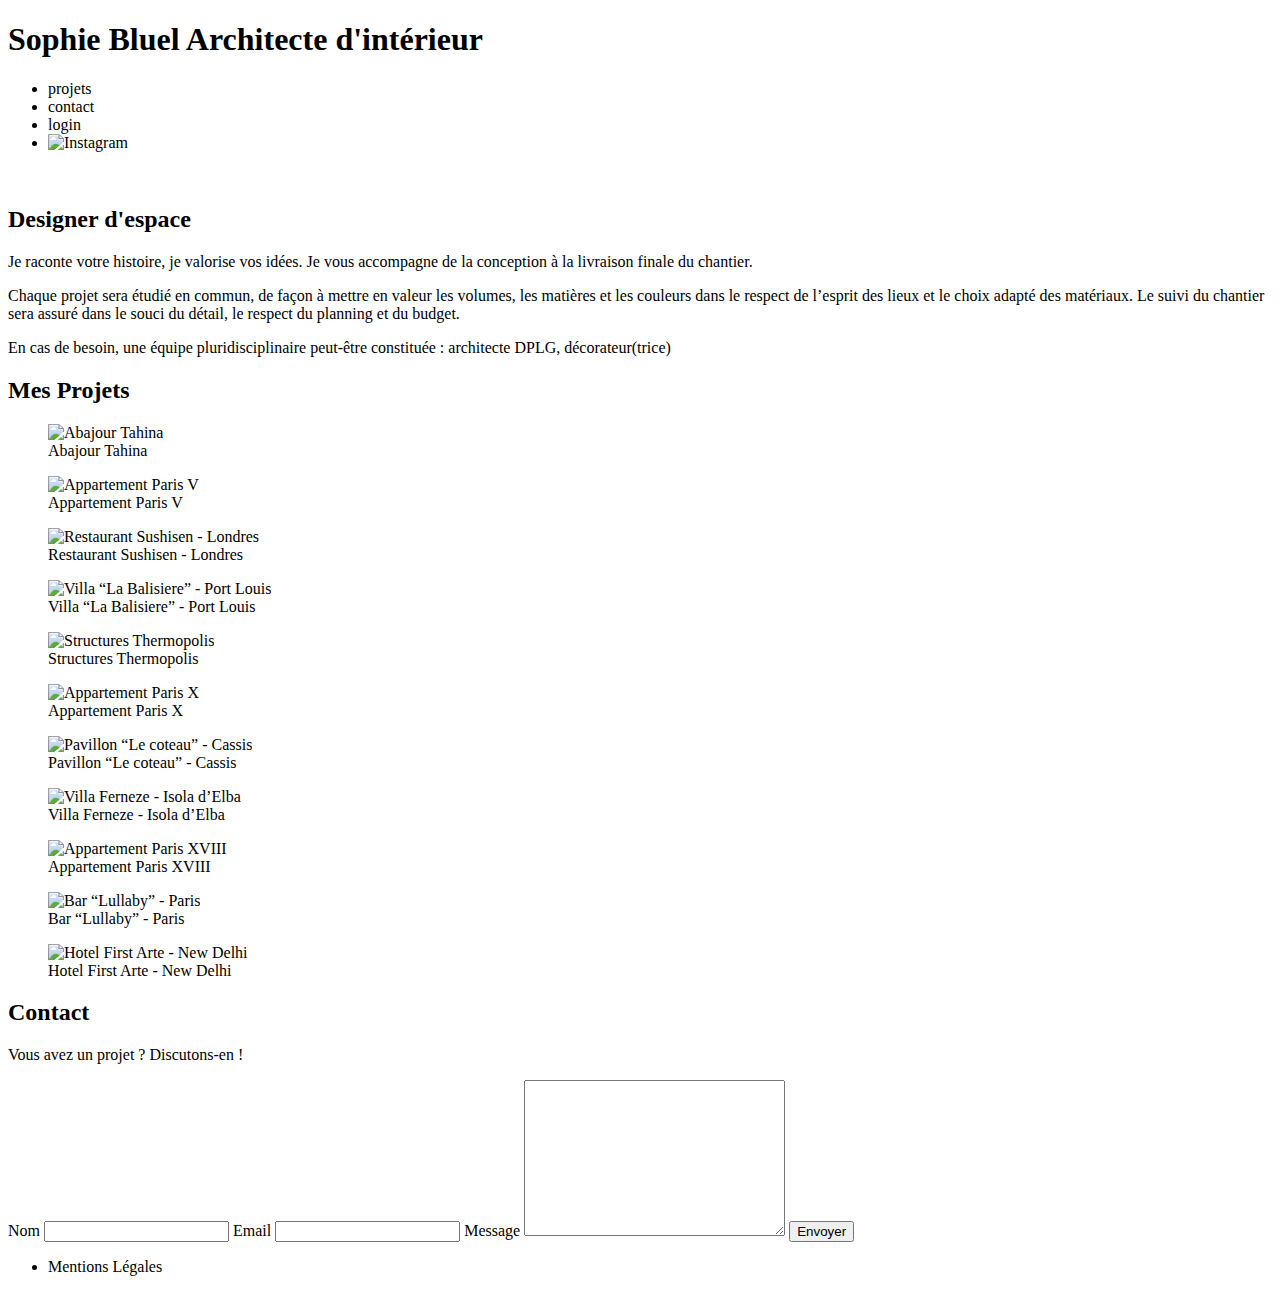
==== FrontEnd/index.html @ e1669123 "récup des élement" ====
<!DOCTYPE html>
<html lang="fr">
<head>
	<meta charset="UTF-8">
	<title>Sophie Bluel - Architecte d'intérieur</title>
	<meta name="viewport" content="width=device-width, initial-scale=1.0">
	<link rel="preconnect" href="https://fonts.googleapis.com">
	<link rel="preconnect" href="https://fonts.gstatic.com" crossorigin>
	<link href="https://fonts.googleapis.com/css2?family=Syne:wght@700;800&family=Work+Sans&display=swap" rel="stylesheet">
	<meta name="description" content="">
	<link rel="stylesheet" href="./assets/style.css">
	<script src="script/script.js" defer> </script>
</head>
<body>
<header>
	<h1>Sophie Bluel <span>Architecte d'intérieur</span></h1>
	<nav>
		<ul>
			<li>projets</li>
			<li>contact</li>
			<li>login</li>
			<li><img src="./assets/icons/instagram.png" alt="Instagram"></li>
		</ul>
	</nav>
</header>
<main>
	<section id="introduction">
		<figure>
			<img src="./assets/images/sophie-bluel.png" alt="">
		</figure>
		<article>
			<h2>Designer d'espace</h2>
			<p>Je raconte votre histoire, je valorise vos idées. Je vous accompagne de la conception à la livraison finale du chantier.</p>
			<p>Chaque projet sera étudié en commun, de façon à mettre en valeur les volumes, les matières et les couleurs dans le respect de l’esprit des lieux et le choix adapté des matériaux. Le suivi du chantier sera assuré dans le souci du détail, le respect du planning et du budget.</p>
			<p>En cas de besoin, une équipe pluridisciplinaire peut-être constituée : architecte DPLG, décorateur(trice)</p>
		</article>
	</section>
	<section id="portfolio">
		<h2>Mes Projets</h2>
		<div class="gallery">
			<figure>
				<img src="assets/images/abajour-tahina.png" alt="Abajour Tahina">
				<figcaption>Abajour Tahina</figcaption>
			</figure>
			<figure>
				<img src="assets/images/appartement-paris-v.png" alt="Appartement Paris V">
				<figcaption>Appartement Paris V</figcaption>
			</figure>
			<figure>
				<img src="assets/images/restaurant-sushisen-londres.png" alt="Restaurant Sushisen - Londres">
				<figcaption>Restaurant Sushisen - Londres</figcaption>
			</figure>
			<figure>
				<img src="assets/images/la-balisiere.png" alt="Villa “La Balisiere” - Port Louis">
				<figcaption>Villa “La Balisiere” - Port Louis</figcaption>
			</figure>
			<figure>
				<img src="assets/images/structures-thermopolis.png" alt="Structures Thermopolis">
				<figcaption>Structures Thermopolis</figcaption>
			</figure>
			<figure>
				<img src="assets/images/appartement-paris-x.png" alt="Appartement Paris X">
				<figcaption>Appartement Paris X</figcaption>
			</figure>
			<figure>
				<img src="assets/images/le-coteau-cassis.png" alt="Pavillon “Le coteau” - Cassis">
				<figcaption>Pavillon “Le coteau” - Cassis</figcaption>
			</figure>
			<figure>
				<img src="assets/images/villa-ferneze.png" alt="Villa Ferneze - Isola d’Elba">
				<figcaption>Villa Ferneze - Isola d’Elba</figcaption>
			</figure>
			<figure>
				<img src="assets/images/appartement-paris-xviii.png" alt="Appartement Paris XVIII">
				<figcaption>Appartement Paris XVIII</figcaption>
			</figure>
			<figure>
				<img src="assets/images/bar-lullaby-paris.png" alt="Bar “Lullaby” - Paris">
				<figcaption>Bar “Lullaby” - Paris</figcaption>
			</figure>
			<figure>
				<img src="assets/images/hotel-first-arte-new-delhi.png" alt="Hotel First Arte - New Delhi">
				<figcaption>Hotel First Arte - New Delhi</figcaption>
			</figure>
		</div>
	</section>
	<section id="contact">
		<h2>Contact</h2>
		<p>Vous avez un projet ? Discutons-en !</p>
		<form action="#" method="post">
			<label for="name">Nom</label>
			<input type="text" name="name" id="name">
			<label for="email">Email</label>
			<input type="email" name="email" id="email">
			<label for="message">Message</label>
			<textarea name="message" id="message" cols="30" rows="10"></textarea>
			<input type="submit" value="Envoyer">
		</form>
	</section>
</main>

<footer>
	<nav>
		<ul>
			<li>Mentions Légales</li>
		</ul>
	</nav>
</footer>
</body>
</html>
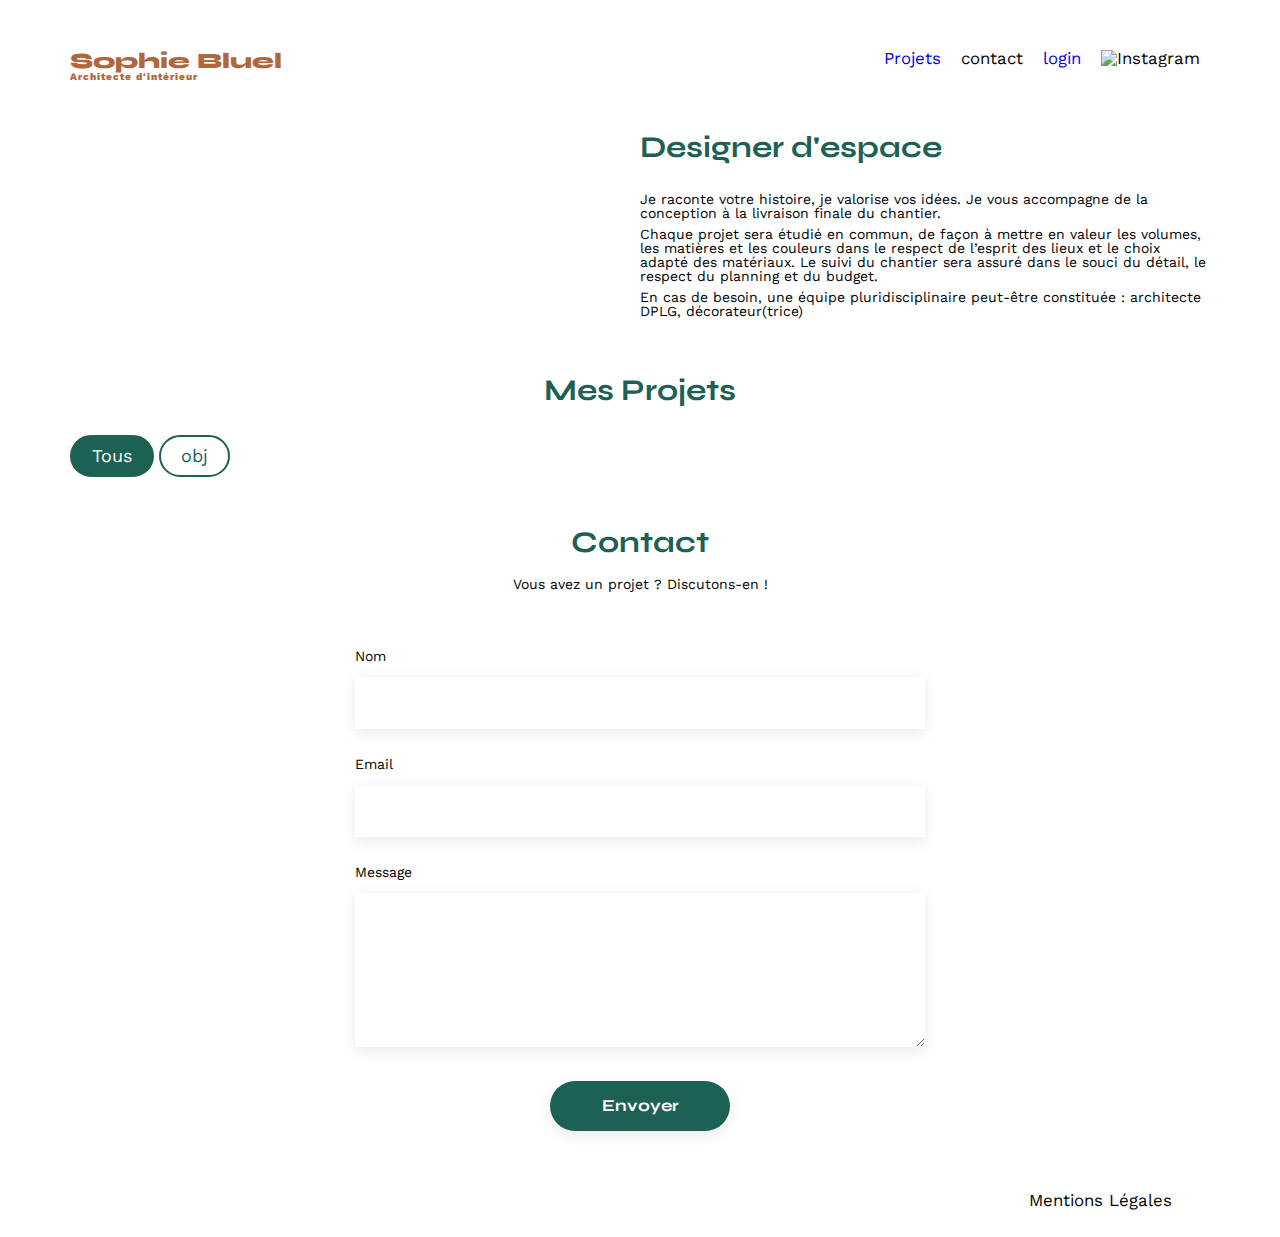
==== commit e2017e37: "login fonctionnelle" ====
--- a/FrontEnd/index.html
+++ b/FrontEnd/index.html
@@ -16,9 +16,9 @@
 	<h1>Sophie Bluel <span>Architecte d'intérieur</span></h1>
 	<nav>
 		<ul>
-			<li>projets</li>
+			<li><a href="index.html">Projets</a></li>
 			<li>contact</li>
-			<li>login</li>
+			<li class="change"><a href="login.html">login</a></li>
 			<li><img src="./assets/icons/instagram.png" alt="Instagram"></li>
 		</ul>
 	</nav>
@@ -37,51 +37,13 @@
 	</section>
 	<section id="portfolio">
 		<h2>Mes Projets</h2>
+		<div class="filter-containeur change">
+			<input type="radio" class="filter" id="tous" name="filter" checked>
+			<label for="tous">Tous</label>
+			<input type="radio" class="filter" id="obj" name="filter">
+			<label for="obj">obj</label>
+		</div>
 		<div class="gallery">
-			<figure>
-				<img src="assets/images/abajour-tahina.png" alt="Abajour Tahina">
-				<figcaption>Abajour Tahina</figcaption>
-			</figure>
-			<figure>
-				<img src="assets/images/appartement-paris-v.png" alt="Appartement Paris V">
-				<figcaption>Appartement Paris V</figcaption>
-			</figure>
-			<figure>
-				<img src="assets/images/restaurant-sushisen-londres.png" alt="Restaurant Sushisen - Londres">
-				<figcaption>Restaurant Sushisen - Londres</figcaption>
-			</figure>
-			<figure>
-				<img src="assets/images/la-balisiere.png" alt="Villa “La Balisiere” - Port Louis">
-				<figcaption>Villa “La Balisiere” - Port Louis</figcaption>
-			</figure>
-			<figure>
-				<img src="assets/images/structures-thermopolis.png" alt="Structures Thermopolis">
-				<figcaption>Structures Thermopolis</figcaption>
-			</figure>
-			<figure>
-				<img src="assets/images/appartement-paris-x.png" alt="Appartement Paris X">
-				<figcaption>Appartement Paris X</figcaption>
-			</figure>
-			<figure>
-				<img src="assets/images/le-coteau-cassis.png" alt="Pavillon “Le coteau” - Cassis">
-				<figcaption>Pavillon “Le coteau” - Cassis</figcaption>
-			</figure>
-			<figure>
-				<img src="assets/images/villa-ferneze.png" alt="Villa Ferneze - Isola d’Elba">
-				<figcaption>Villa Ferneze - Isola d’Elba</figcaption>
-			</figure>
-			<figure>
-				<img src="assets/images/appartement-paris-xviii.png" alt="Appartement Paris XVIII">
-				<figcaption>Appartement Paris XVIII</figcaption>
-			</figure>
-			<figure>
-				<img src="assets/images/bar-lullaby-paris.png" alt="Bar “Lullaby” - Paris">
-				<figcaption>Bar “Lullaby” - Paris</figcaption>
-			</figure>
-			<figure>
-				<img src="assets/images/hotel-first-arte-new-delhi.png" alt="Hotel First Arte - New Delhi">
-				<figcaption>Hotel First Arte - New Delhi</figcaption>
-			</figure>
 		</div>
 	</section>
 	<section id="contact">
--- a/FrontEnd/assets/style.css
+++ b/FrontEnd/assets/style.css
@@ -0,0 +1,222 @@
+/* http://meyerweb.com/eric/tools/css/reset/
+   v2.0 | 20110126
+   License: none (public domain)
+*/
+html{
+	min-height: 100vh;
+}
+html, body, div, span, applet, object, iframe,
+h1, h2, h3, h4, h5, h6, p, blockquote, pre,
+a, abbr, acronym, address, big, cite, code,
+del, dfn, em, img, ins, kbd, q, s, samp,
+small, strike, strong, sub, sup, tt, var,
+b, u, i, center,
+dl, dt, dd, ol, ul, li,
+fieldset, form, label, legend,
+table, caption, tbody, tfoot, thead, tr, th, td,
+article, aside, canvas, details, embed,
+figure, figcaption, footer, header, hgroup,
+menu, nav, output, ruby, section, summary,
+time, mark, audio, video {
+	margin: 0;
+	padding: 0;
+	border: 0;
+	font-size: 100%;
+	font: inherit;
+	vertical-align: baseline;
+}
+/* HTML5 display-role reset for older browsers */
+article, aside, details, figcaption, figure,
+footer, header, hgroup, menu, nav, section {
+	display: block;
+}
+body {
+	line-height: 1;
+}
+ol, ul {
+	list-style: none;
+}
+blockquote, q {
+	quotes: none;
+}
+blockquote:before, blockquote:after,
+q:before, q:after {
+	content: '';
+	content: none;
+}
+table {
+	border-collapse: collapse;
+	border-spacing: 0;
+}
+/** end reset css**/
+body {
+	
+	max-width: 1140px;
+	margin:auto;
+	font-family: 'Work Sans' ;
+	font-size: 14px;
+}
+header {
+	display: flex;
+	justify-content: space-between;
+	margin: 50px 0
+}
+section {
+	margin: 50px 0
+}
+
+h1{
+	display: flex;
+	flex-direction: column;
+	font-family: 'Syne';
+	font-size: 22px;
+	font-weight: 800;
+	color: #B1663C
+}
+
+h1 > span {
+	font-family: 'Work Sans';
+	font-size:10px;
+	letter-spacing: 0.1em;
+;
+}
+
+h2{
+	font-family: 'Syne';
+	font-weight: 700;
+	font-size: 30px;
+	color: #1D6154
+}
+nav ul {
+	display: flex;
+	align-items: center;
+	list-style-type: none;
+
+}
+nav li {
+	padding: 0 10px;
+	font-size: 1.2em;
+}
+
+li:hover , a:hover {
+	color: #B1663C;
+}
+#introduction {
+	display: flex;
+	align-items: center;
+}
+#introduction figure {
+	flex: 1
+}
+#introduction img {
+	display: block;
+	margin: auto;
+	width: 80%;
+}
+
+#introduction article {
+	flex: 1
+}
+#introduction h2 {
+	margin-bottom: 1em;
+}
+
+#introduction p {
+	margin-bottom: 0.5em;
+}
+#portfolio h2 {
+	text-align: center;
+	margin-bottom: 1em;
+}
+.gallery {
+	width: 100%;
+	display: grid;
+	grid-template-columns: 1fr 1fr 1fr;
+	grid-column-gap: 20px;
+	grid-row-gap: 20px;
+}
+
+.gallery img {
+	width: 100%;
+
+}
+#contact , #login {
+	width: 50%;
+margin: auto;
+}
+#contact > * {
+	text-align: center;
+
+}
+#contact h2 , #login h2{
+	margin-bottom: 20px;
+}
+#contact form , #login form{
+	text-align: left;
+	margin-top:30px;
+	display: flex;
+	flex-direction: column;
+}
+
+#contact input , #login input{
+	height: 50px;
+	font-size: 1.2em;
+	border: none;
+	box-shadow: 0px 4px 14px rgba(0, 0, 0, 0.09);
+}
+#contact label  , #login label{
+	margin: 2em 0 1em 0;
+}
+#contact textarea , #login textarea {
+	border: none;
+	box-shadow: 0px 4px 14px rgba(0, 0, 0, 0.09);
+}
+
+input[type="submit"]{
+	font-family: 'Syne';
+	font-weight: 700;
+	color: white;
+	background-color: #1D6154;
+	margin : 2em auto ;
+	width: 180px;
+	text-align: center;
+	border-radius: 60px ;
+}
+
+footer nav ul{
+	display: flex;
+	justify-content: flex-end;
+	margin: 2em
+}
+
+/******************************************************/
+.filter{
+	display: none;
+}
+
+.filter-containeur label{
+	display: inline-block;
+    padding: 10px 20px;
+    border-radius: 30px;
+	border:2px solid #1D6154;
+    background-color: #ffffff;
+    color: #1D6154;
+    font-size: 18px;
+    text-align: center;
+    cursor: pointer;
+    transition: all 0.3s ease;
+}
+
+.filter:checked + label{
+	background-color: #1D6154;
+	color: #ffffff;
+}
+
+a{
+	text-decoration: none;
+}
+
+
+.logout{
+	display: none;
+}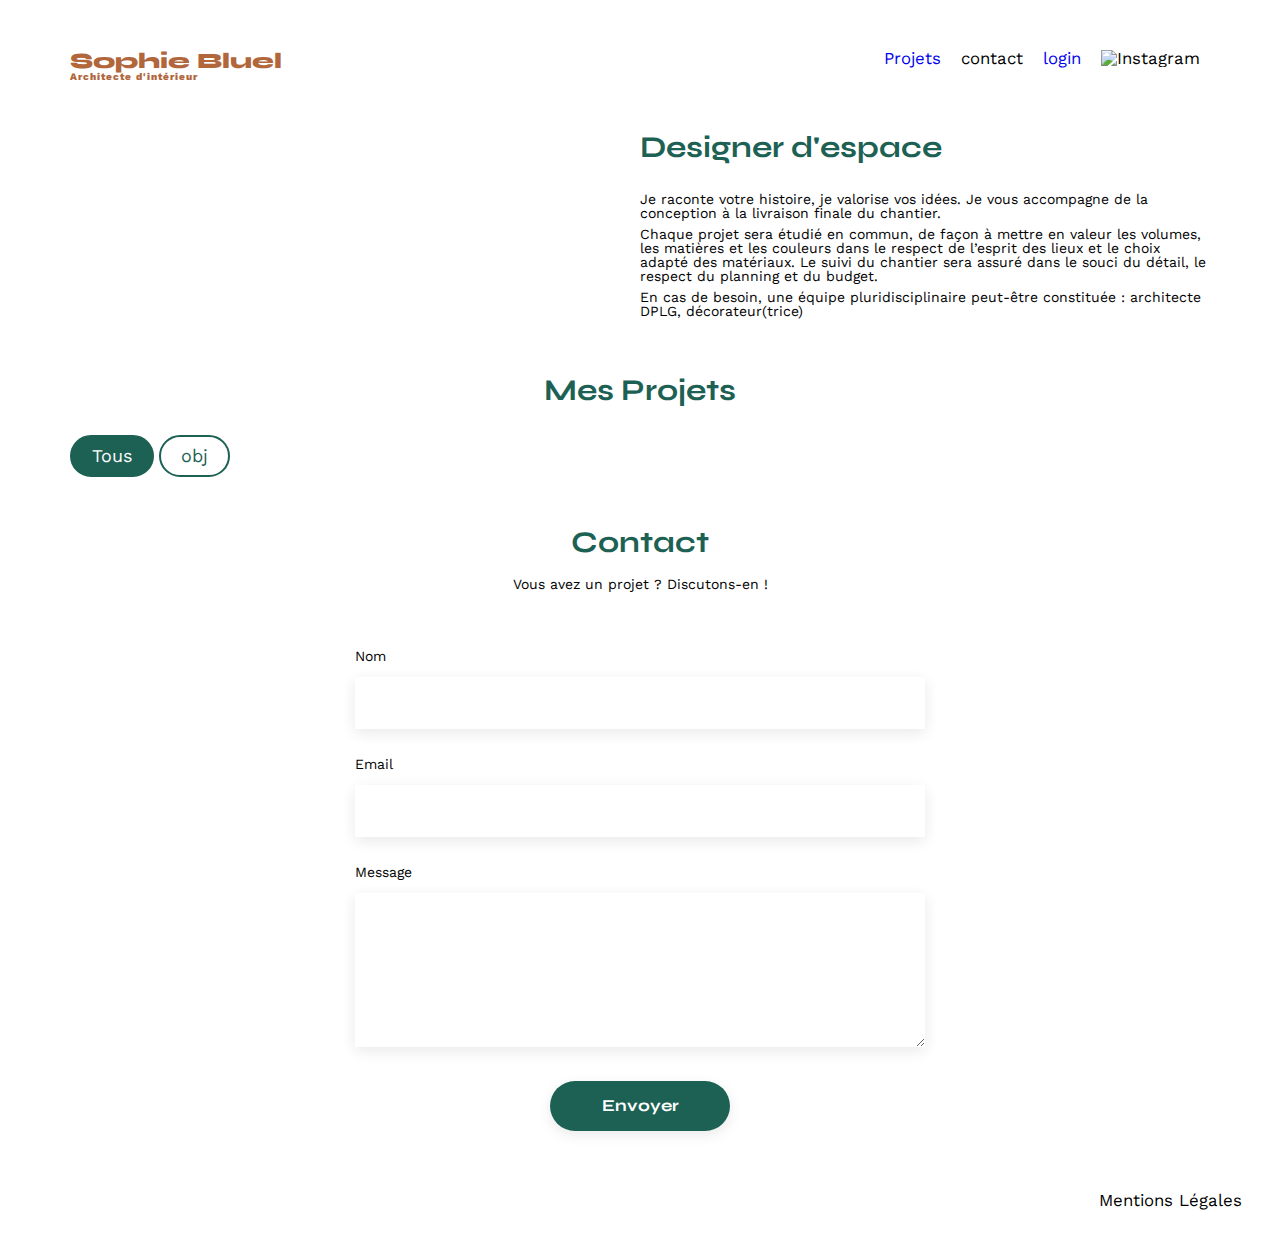
==== commit 29adb3d2: "login logout" ====
--- a/FrontEnd/index.html
+++ b/FrontEnd/index.html
@@ -3,6 +3,7 @@
 <head>
 	<meta charset="UTF-8">
 	<title>Sophie Bluel - Architecte d'intérieur</title>
+	<script src="https://kit.fontawesome.com/76ddbfbca1.js" crossorigin="anonymous"></script>
 	<meta name="viewport" content="width=device-width, initial-scale=1.0">
 	<link rel="preconnect" href="https://fonts.googleapis.com">
 	<link rel="preconnect" href="https://fonts.gstatic.com" crossorigin>
@@ -12,13 +13,24 @@
 	<script src="script/script.js" defer> </script>
 </head>
 <body>
-<header>
+	<div class="BG-popup none">
+		<div class="popup">
+			<i class="fa-solid fa-xmark"></i>
+			<h2>Galerie photo</h2>
+			<div class="display-img"></div>
+			<hr>
+			<button></button>
+		</div>
+	</div>
+	<div class="change-out"><div class="edition "><i class="fa-regular fa-pen-to-square"></i> <p>Mode édition</p></div></div>
+<header>	
 	<h1>Sophie Bluel <span>Architecte d'intérieur</span></h1>
 	<nav>
 		<ul>
 			<li><a href="index.html">Projets</a></li>
 			<li>contact</li>
-			<li class="change"><a href="login.html">login</a></li>
+			<li class="change-out" id="logout"><a href="">logout</a></li>
+			<li class="change-in"><a href="login.html">login</a></li>
 			<li><img src="./assets/icons/instagram.png" alt="Instagram"></li>
 		</ul>
 	</nav>
@@ -36,12 +48,16 @@
 		</article>
 	</section>
 	<section id="portfolio">
+		<div class="projet">
 		<h2>Mes Projets</h2>
-		<div class="filter-containeur change">
+		<div class="projet-edition">
+		<i class="fa-regular fa-pen-to-square change-out"></i> <p class="change-out">Mode édition</p></div></div>
+		<div class=" change-in"><div class="filter-containeur ">
 			<input type="radio" class="filter" id="tous" name="filter" checked>
 			<label for="tous">Tous</label>
 			<input type="radio" class="filter" id="obj" name="filter">
 			<label for="obj">obj</label>
+		</div>
 		</div>
 		<div class="gallery">
 		</div>
--- a/FrontEnd/assets/style.css
+++ b/FrontEnd/assets/style.css
@@ -51,15 +51,19 @@
 /** end reset css**/
 body {
 	
+	font-family: 'Work Sans' ;
+	font-size: 14px;
+	padding-top: 0.1px;
+}
+header , main {
+	
 	max-width: 1140px;
 	margin:auto;
-	font-family: 'Work Sans' ;
-	font-size: 14px;
 }
 header {
 	display: flex;
 	justify-content: space-between;
-	margin: 50px 0
+	margin: 50px auto ;
 }
 section {
 	margin: 50px 0
@@ -219,4 +223,80 @@
 
 .logout{
 	display: none;
+}
+
+.error-log{
+	color: rgb(255, 0, 0);
+	display: none;
+}
+
+.edition{
+	height: 59px;
+	display: flex ;
+	flex-direction: row;
+	justify-content: center;
+	align-items: center;
+	background-color: #000000;
+	color: white;
+	gap: 10px;
+}
+
+.change-in{
+	display: block;
+}
+
+.change-out{
+	display: none;
+}
+
+.projet{
+	display: flex;
+	flex-direction: row;
+	justify-content: center;
+	align-items: center;
+	margin-bottom: 30px;
+	gap: 20px;
+
+}
+.projet h2{
+	margin-bottom: 0 !important;
+	margin-left: 134px ;
+}
+
+.projet-edition{
+	width: 114px;
+	display: flex;
+	flex-direction: row;
+	justify-content: center;
+	align-items: center;
+	
+	gap: 10px;
+
+}
+
+.BG-popup{
+	position: fixed;
+	display: flex;
+	align-items: center;
+	justify-content: center;
+	width: 100%;
+	height: 100%;
+	background-color: #00000099;
+	margin: 0;
+}
+.popup{
+	background-color: #ffffff;
+	display: flex;
+	flex-direction: column;
+	align-items: center;
+	width: 530px;
+	height: 530px;
+}
+
+.fa-xmark{
+	align-self: self-end;
+}
+
+.none{
+	display: none;
 }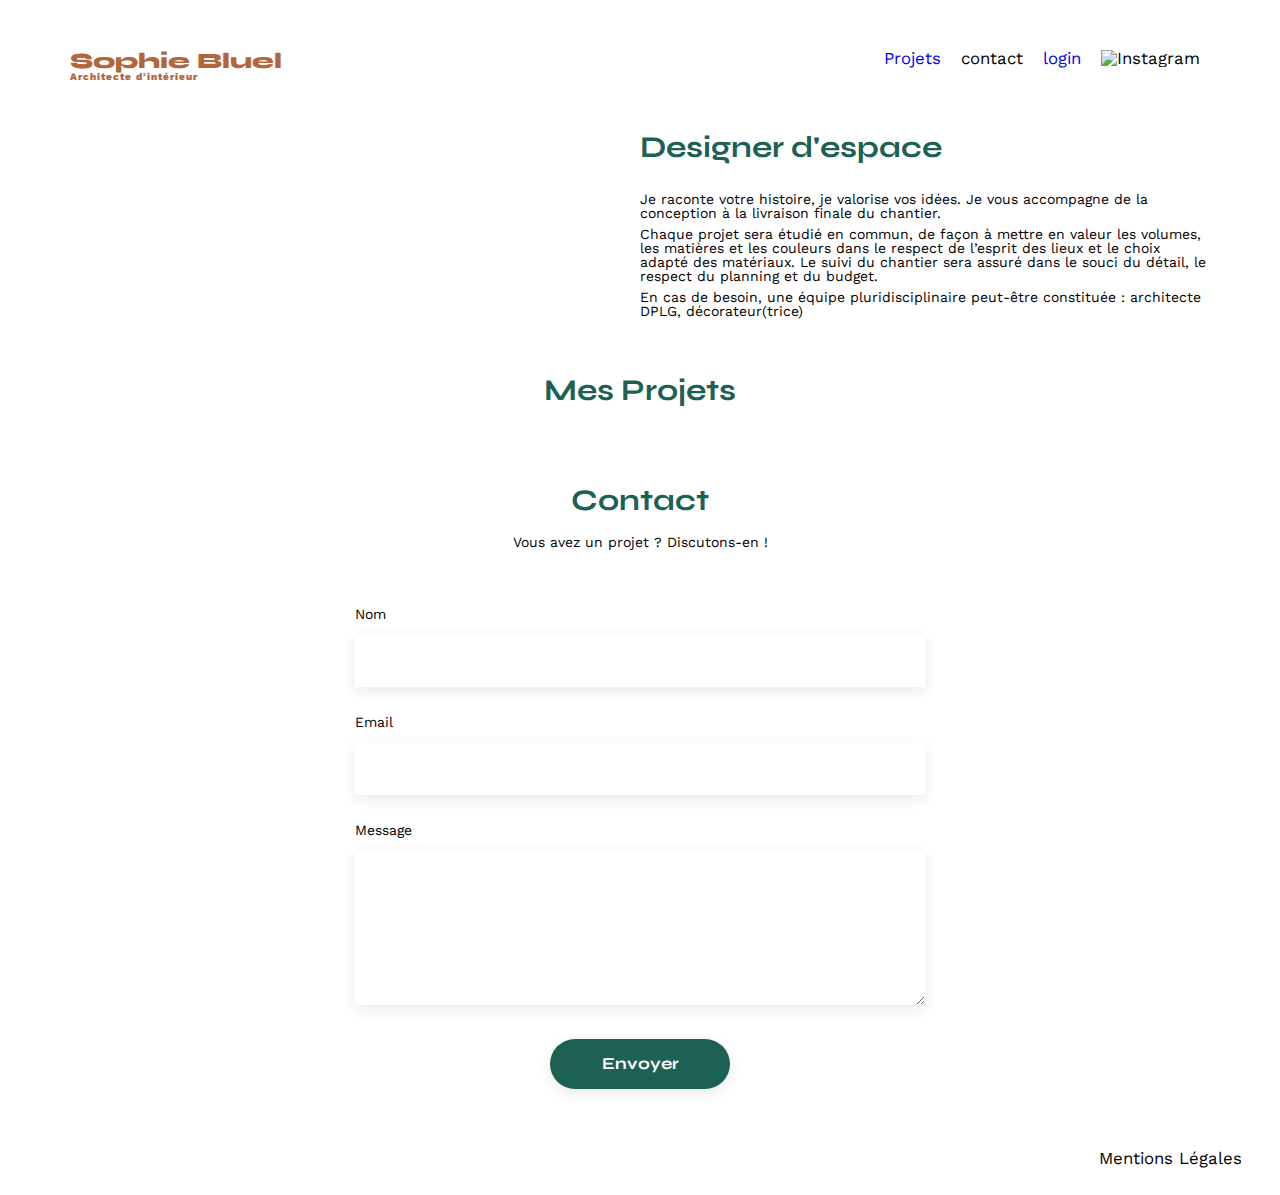
==== commit 1456765b: "function filtre" ====
--- a/FrontEnd/index.html
+++ b/FrontEnd/index.html
@@ -10,16 +10,36 @@
 	<link href="https://fonts.googleapis.com/css2?family=Syne:wght@700;800&family=Work+Sans&display=swap" rel="stylesheet">
 	<meta name="description" content="">
 	<link rel="stylesheet" href="./assets/style.css">
-	<script src="script/script.js" defer> </script>
+	<script  src="script/script.js" defer> </script>
 </head>
 <body>
 	<div class="BG-popup none">
-		<div class="popup">
-			<i class="fa-solid fa-xmark"></i>
+		<div class="popup A-popup">
+			<i class="fa-solid  fa-xmark"></i>
 			<h2>Galerie photo</h2>
 			<div class="display-img"></div>
-			<hr>
-			<button></button>
+			<hr> 
+			<button class="addPhoto">Ajouter une photo</button>
+		</div>
+		<div class="popup none">
+			<i class="fa-solid fa-xmark"></i>
+			<h3>Ajout photo</h3>
+			<form action="" id="addWork">
+			<div class="ajout-photo">
+				<i class="fa-regular fa-image"></i>
+				<input type="file" id="imageUpload" name="image" accept="image/*" required>
+				<label for="imageUpload" class="photoSelect">+ Ajouter photo</label>
+				<p>jpg, png : 4mo max</p>
+			</div>
+			<div class="input">
+			<label for="Titre">Titre</label>
+			<input type="text" name="Titre" id="Titre" required>
+			<label for="categorie">Catégorie</label>
+			<select id="categorie" name="categorie" required></select>
+			</div>
+			<hr> 
+			<button class="valid btn-disabled" type="submit">valider</button>
+			</form>
 		</div>
 	</div>
 	<div class="change-out"><div class="edition "><i class="fa-regular fa-pen-to-square"></i> <p>Mode édition</p></div></div>
@@ -53,10 +73,7 @@
 		<div class="projet-edition">
 		<i class="fa-regular fa-pen-to-square change-out"></i> <p class="change-out">Mode édition</p></div></div>
 		<div class=" change-in"><div class="filter-containeur ">
-			<input type="radio" class="filter" id="tous" name="filter" checked>
-			<label for="tous">Tous</label>
-			<input type="radio" class="filter" id="obj" name="filter">
-			<label for="obj">obj</label>
+			
 		</div>
 		</div>
 		<div class="gallery">
--- a/FrontEnd/assets/style.css
+++ b/FrontEnd/assets/style.css
@@ -285,18 +285,152 @@
 	margin: 0;
 }
 .popup{
+	position: fixed;
+	padding: 20px;
+	padding-bottom: 50px;
 	background-color: #ffffff;
 	display: flex;
 	flex-direction: column;
 	align-items: center;
-	width: 530px;
-	height: 530px;
+	width: 630px;
+	box-sizing: border-box;
+	border-radius: 10px;
+	row-gap: 20px;
+	z-index: 2;
+}
+
+.popup h3 {
+	font-size: 26px;
+	
+}
+
+.popup .ajout-photo{
+	width: 420px;
+	padding: 30px 0;
+	gap: 10px;
+	background-color: #E8F1F6;
+	display: flex;
+	flex-direction: column;
+	align-items: center;
+}
+
+.ajout-photo i {
+	font-size: 76px;
+	color: #B9C5CC;
+}
+
+.ajout-photo p {
+	font-size: 10px;
+}
+.popup hr {
+	width: 420px;
+	color: #B3B3B3;
+}
+
+.popup button {
+	display: inline-block;
+    padding: 8px 20px;
+    border-radius: 30px;
+	border:2px solid #1D6154;
+    color: #1D6154;
+    font-size: 18px;
+    text-align: center;
+    cursor: pointer;
+	background-color: #1D6154;
+	color: #ffffff;
+}
+
+.popup .valid{
+	padding: 8px 100px;
+}
+
+.ajout-photo .photoSelect{
+	background-color: #CBD6DC;
+	border: none;
+	color: #306685;
+	font-size: 14px;
+	padding: 8px 40px;
+	border-radius: 50px;
+}
+
+.ajout-photo img {
+	width: 129px;
+}
+
+.input{
+	gap: 8px;
+	width: 420px;
+	display: flex;
+	flex-direction: column;
+	align-items: start;
+}
+
+.input input , select ,.input input:focus ,.input select:focus{
+	margin-bottom: 8px;
+	height: 51px;
+	padding: 0;
+	border: none;
+	width: 100%;
+	box-shadow: 0 4px 14px 0 #0000002e;
+	outline: none;
+}
+
+input[type="file"]{
+	display: none;
 }
 
 .fa-xmark{
 	align-self: self-end;
 }
 
+.display-img{
+	justify-content: center;
+	width: 100%;
+	display: grid;
+	grid-template-columns: 76px 76px 76px 76px 76px ;
+	grid-column-gap: 10px;
+	grid-row-gap: 20px;
+}
+.display-img img {
+	object-fit: cover;
+	width: 76px;
+}
+
 .none{
 	display: none;
+}
+
+.relativeDiv{
+	position: relative;
+}
+
+.fa-trash-can{
+	width: 17px;
+	height: 17px;
+	display: flex;
+	align-items: center;
+	justify-content: center;
+	color: #ffffff;
+	position: absolute;
+	top: 5px;
+	right: 5px;
+	background-color: #000000;
+	border-radius: 3px;
+}
+
+.btn-disabled {
+    background-color: #A7A7A7 !important;
+    color: white;
+    cursor: not-allowed;
+}
+.btn-enabled {
+    background-color:#1D6154;
+    color: white;
+    cursor: pointer;
+}
+
+.popup #addWork{
+	display: flex;
+	flex-direction: column;
+	align-items: center;
 }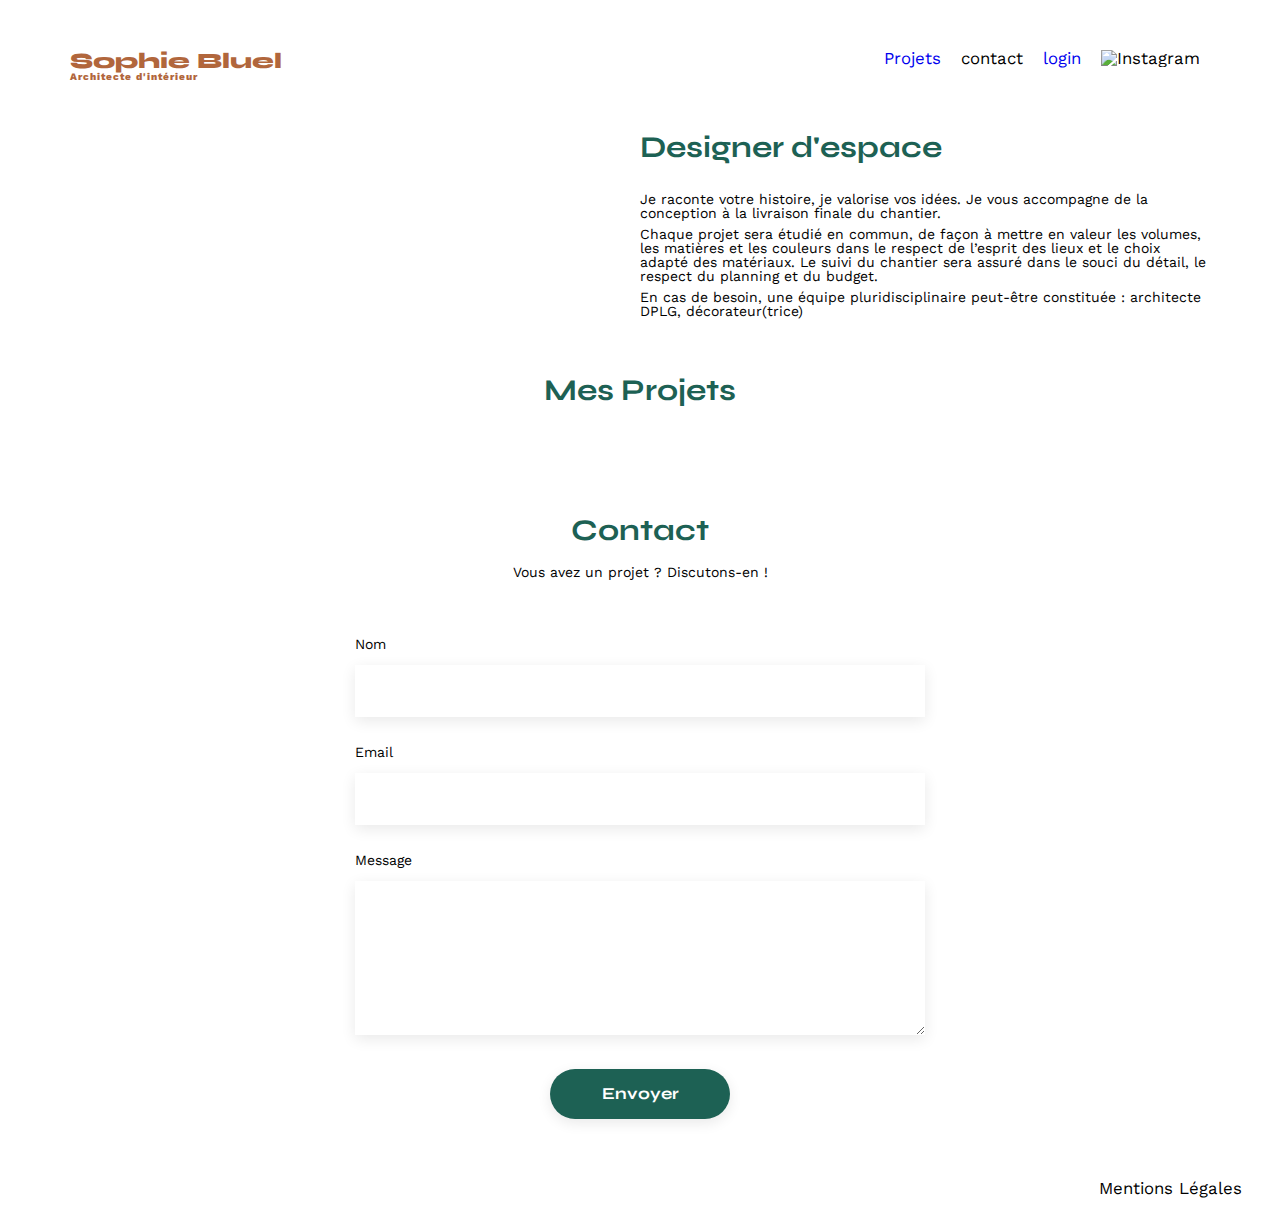
==== commit cbb2970c: "000" ====
--- a/FrontEnd/index.html
+++ b/FrontEnd/index.html
@@ -22,7 +22,10 @@
 			<button class="addPhoto">Ajouter une photo</button>
 		</div>
 		<div class="popup none">
+			<div class="nav">
+			<i class="fa-solid fa-arrow-left"></i>
 			<i class="fa-solid fa-xmark"></i>
+			</div>
 			<h3>Ajout photo</h3>
 			<form action="" id="addWork">
 			<div class="ajout-photo">
@@ -72,7 +75,8 @@
 		<h2>Mes Projets</h2>
 		<div class="projet-edition">
 		<i class="fa-regular fa-pen-to-square change-out"></i> <p class="change-out">Mode édition</p></div></div>
-		<div class=" change-in"><div class="filter-containeur ">
+		<div class=" change-in">
+			<div class="filter-containeur ">
 			
 		</div>
 		</div>
--- a/FrontEnd/assets/style.css
+++ b/FrontEnd/assets/style.css
@@ -198,6 +198,15 @@
 	display: none;
 }
 
+.filter-containeur{
+	display: flex;
+	flex-direction: row;
+	align-items: center;
+	justify-content: center;
+	margin-bottom: 30px;
+	gap: 15px;
+}
+
 .filter-containeur label{
 	display: inline-block;
     padding: 10px 20px;
@@ -219,6 +228,9 @@
 a{
 	text-decoration: none;
 }
+a:visited{
+	color: #000000;
+}
 
 
 .logout{
@@ -340,6 +352,12 @@
 	color: #ffffff;
 }
 
+.nav{
+	width: 100%;
+	display: flex;
+	justify-content: space-between;
+}
+
 .popup .valid{
 	padding: 8px 100px;
 }
@@ -421,6 +439,7 @@
 .btn-disabled {
     background-color: #A7A7A7 !important;
     color: white;
+	border-color:  #A7A7A7 !important;
     cursor: not-allowed;
 }
 .btn-enabled {
